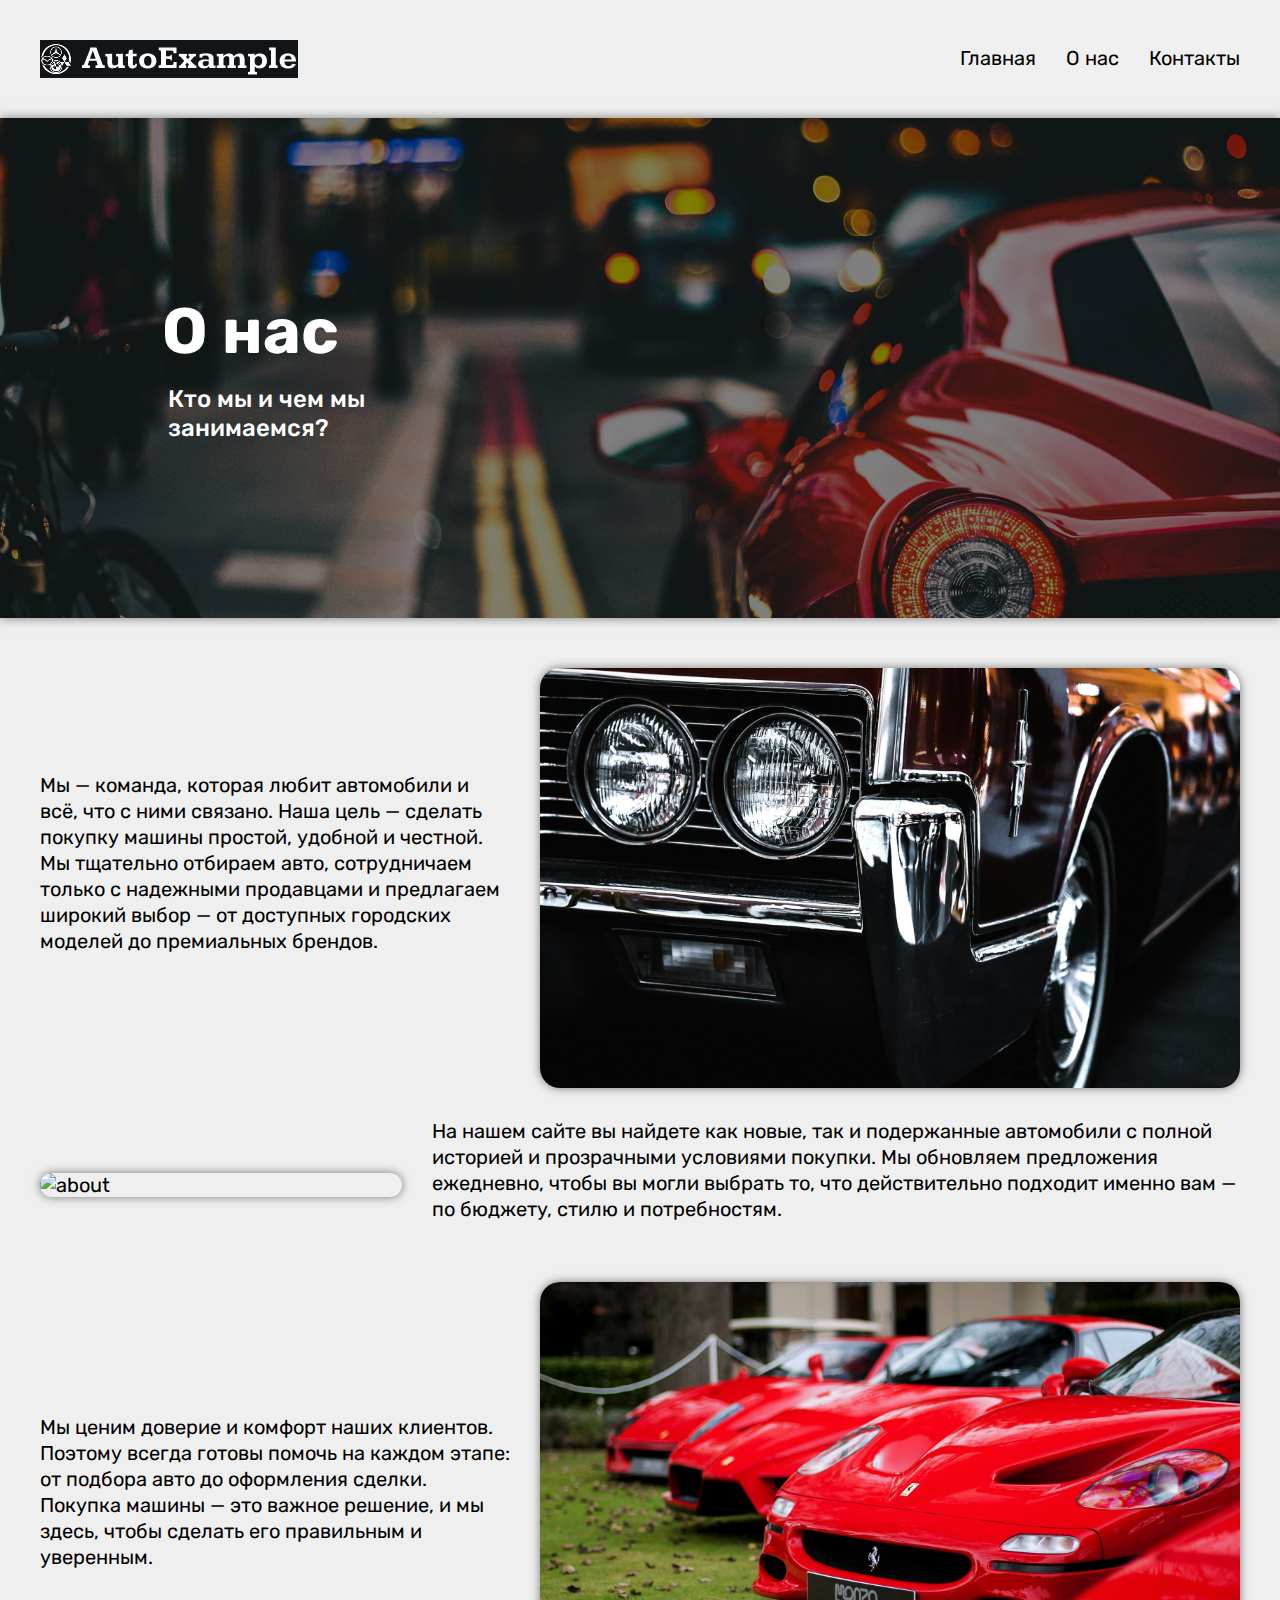
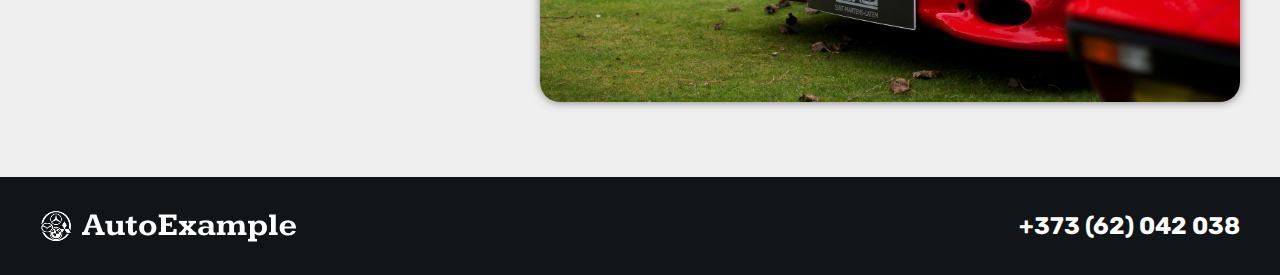
==== about.html @ 7bc927a0 "first commit" ====
<!DOCTYPE html>
<html lang="en">
  <head>
    <meta charset="UTF-8" />
    <meta name="viewport" content="width=device-width, initial-scale=1.0" />
    <title>Cars</title>
    <link rel="icon" type="image/png" href="favicon.png" />
    <link rel="preconnect" href="https://fonts.googleapis.com" />
    <link rel="preconnect" href="https://fonts.gstatic.com" crossorigin />
    <link
      href="https://fonts.googleapis.com/css2?family=Rubik:ital,wght@0,300..900;1,300..900&display=swap"
      rel="stylesheet"
    />
    <link
      rel="stylesheet"
      href="https://cdn.jsdelivr.net/npm/swiper@11/swiper-bundle.min.css"
    />
    <link rel="stylesheet" href="css/reset.css" />
    <link rel="stylesheet" href="css/style.css" />
  </head>
  <body>
    <header class="header header-default">
      <div class="container">
        <nav class="menu">
          <a class="logo" href="index.html">
            <img class="logo__img" src="images/logo.png" alt="logo" />
          </a>
          <ul class="menu__list">
            <li class="menu__item">
              <a class="menu__link" href="index.html">Главная</a>
            </li>
            <li class="menu__item">
              <a class="menu__link" href="about.html">О нас</a>
            </li>
            <li class="menu__item">
              <a class="menu__link" href="contacts.html">Контакты</a>
            </li>
          </ul>
          <a class="menu__btn" data="hamburger-menu">
            <b></b>
            <b></b>
            <b></b>
          </a>
        </nav>
      </div>
    </header>
    <main class="main">
      <section class="about">
        <div class="container-fluid">
          <div
            class="about__header"
            style="background-image: url('images/about-bg.png')"
          >
            <div class="about__header-inner">
              <h1 class="about__title">О нас</h1>
              <p class="about__subtitle">Кто мы и чем мы занимаемся?</p>
            </div>
          </div>
        </div>
        <div class="container">
          <ul class="about__list">
            <li class="about__item">
              <p class="about__text">
                Мы — команда, которая любит автомобили и всё, что с ними
                связано. Наша цель — сделать покупку машины простой, удобной и
                честной. Мы тщательно отбираем авто, сотрудничаем только с
                надежными продавцами и предлагаем широкий выбор — от доступных
                городских моделей до премиальных брендов.
              </p>
              <img class="about__img" src="images/about-1.png" alt="about" />
            </li>
            <li class="about__item">
              <img class="about__img" src="images/about-2.png" alt="about" />
              <p class="about__text">
                На нашем сайте вы найдете как новые, так и подержанные
                автомобили с полной историей и прозрачными условиями покупки. Мы
                обновляем предложения ежедневно, чтобы вы могли выбрать то, что
                действительно подходит именно вам — по бюджету, стилю и
                потребностям.
              </p>
            </li>
            <li class="about__item">
              <p class="about__text about__text--last">
                Мы ценим доверие и комфорт наших клиентов. Поэтому всегда готовы
                помочь на каждом этапе: от подбора авто до оформления сделки.
                Покупка машины — это важное решение, и мы здесь, чтобы сделать
                его правильным и уверенным.
              </p>
              <img class="about__img" src="images/about-3.png" alt="about" />
            </li>
          </ul>
        </div>
      </section>
    </main>
    <footer class="footer">
      <div class="container">
        <nav class="footer__nav">
          <a class="logo" href="index.html">
            <img class="logo__img" src="images/logo.png" alt="logo" />
          </a>
          <a class="footer__phone" href="tel:+37362042038">+373 (62) 042 038</a>
        </nav>
      </div>
    </footer>
    <script src="https://cdn.jsdelivr.net/npm/swiper@11/swiper-bundle.min.js"></script>
    <script src="js/main.js"></script>
  </body>
</html>
---- css/style.css ----
:root {
  --vh: 100vh;
}

html {
  scroll-behavior: smooth;
}

html,
body {
  height: 100%;
}

body {
  font-family: "Rubik", sans-serif;
  font-size: 20px;
  font-weight: 400;
  line-height: 1.2;
  background-color: #efefef;
  display: flex;
  flex-direction: column;
}

.main {
  flex-grow: 1;
}

.container {
  max-width: 1230px;
  padding: 0 15px;
  margin: 0 auto;
}

.container-fluid {
  max-width: 1430px;
  padding: 0 15px;
  margin: 0 auto;
}

.section {
  padding: 75px 0;
}

.header {
  padding: 40px 0;
  position: absolute;
  top: 0;
  left: 0;
  right: 0;
  color: #fff;
  z-index: 55;
}

.header.header-default {
  position: relative;
  color: #000;
}

.header.header-default .menu__btn b {
  background-color: #111518;
  transition: background-color 0.5s ease;
}

.header.header-default .logo {
  background-color: #111518;
}

.header.header-default .menu__btn.active b {
  background-color: #fff;
}

.logo {
  z-index: 55;
}

.menu {
  display: flex;
  justify-content: space-between;
  align-items: center;
  gap: 30px;
}

.menu__list {
  display: flex;
  gap: 30px;
}

.menu__link {
  padding-bottom: 2px;
  position: relative;
}

.menu__link::before {
  content: "";
  position: absolute;
  display: block;
  left: 50%;
  transform: translateX(-50%);
  bottom: 0;
  width: 0;
  height: 1px;
  background-color: #fff;
  transition: width 0.5s ease;
}

@media (hover: hover) {
  .menu__link:hover::before {
    width: 100%;
  }

  .header.header-default .menu__link:hover::before {
    background-color: #111518;
  }
}

.menu__btn {
  width: 44px;
  height: 33px;
  display: none;
  position: relative;
  z-index: 6;
}

.menu__btn b {
  position: absolute;
  left: 0;
  width: 44px;
  height: 3px;
  background-color: white;
}

.menu__btn b:nth-child(1) {
  top: 0;
}

.menu__btn b:nth-child(2) {
  top: 50%;
}

.menu__btn b:nth-child(3) {
  top: 100%;
}

.hero {
  background-repeat: no-repeat;
  background-size: cover;
  background-position: center;
}

.hero__inner {
  height: 100vh;
  padding-top: 118px;
  display: flex;
  flex-direction: column;
  justify-content: space-around;
}

.hero__title,
.hero__subtitle {
  font-weight: 700;
  font-size: 100px;
  line-height: 1;
  color: #fff;
  text-shadow: 2px 10px 5px rgba(0, 0, 0, 0.5);
}

.hero__subtitle {
  text-align: right;
  font-size: 50px;
}

.offers__title {
  font-size: 36px;
  text-align: center;
  margin-bottom: 25px;
}

.offers__text {
  text-align: center;
  max-width: 800px;
  margin: 0 auto 75px;
}

.offers__list {
  display: grid;
  grid-template-columns: repeat(3, 1fr);
  gap: 30px;
}

.car-card {
  border-radius: 20px;
  box-shadow: 0 0 5px rgba(0, 0, 0, 0.1);
}

.car-card__title {
  font-size: 24px;
  padding: 24px;
}

.car-card__box {
  padding: 15px 25px;
  display: flex;
  justify-content: space-between;
  align-items: center;
}

.car-card__price {
  font-weight: 700;
  font-size: 24px;
}

.car-card__more {
  background-color: #3563e9;
  padding: 10px 15px;
  color: #fff;
  border-radius: 10px;
  max-width: 100px;
  width: 100%;
  text-align: center;
}

.footer {
  background-color: #111518;
}

.footer__nav {
  display: flex;
  justify-content: space-between;
  gap: 15px 30px;
  align-items: center;
  color: #fff;
  padding: 30px 0;
  flex-wrap: wrap;
}

.footer__phone {
  font-size: 24px;
  font-weight: 700;
}

.about__top,
.contacts__top {
  height: 550px;
  background-color: #111518;
}

.about__header-inner {
  position: absolute;
  left: 0;
  top: 0;
  right: 0;
  height: 100%;
  max-width: 500px;
  display: flex;
  flex-direction: column;
  justify-content: center;
  gap: 15px;
  align-items: center;
  width: 100%;
  padding: 15px;
}

.about__subtitle,
.contacts__subtitle {
  font-size: 24px;
  max-width: 300px;
  padding-left: 68px;
  font-weight: 500;
}

.contacts__subtitle {
  padding: 0;
}

.contacts__title,
.about__title {
  font-size: 64px;
}

.product__preview {
  max-width: 1000px;
  width: 100%;
}

.product__title {
  text-align: left;
  font-size: 32px;
  color: #3563e9;
  margin-bottom: 25px;
}

.product__inner {
  display: flex;
  align-items: center;
  justify-content: space-between;
  gap: 30px;
  margin-bottom: 30px;
  box-shadow: 0 0 5px rgba(0, 0, 0, 0.1);
  border-radius: 20px;
  padding: 50px;
}

.product__swiper {
  height: 500px;
  border-radius: 20px;
  max-width: 1000px;
  width: 100%;
}

.swiper.product__swiper {
  margin: 0;
  box-shadow: 0 0 10px rgba(0, 0, 0, 0.5);
}

.swiper-pagination-vertical.swiper-pagination-bullets,
.swiper-vertical > .swiper-pagination-bullets {
  left: 10px;
  right: auto;
}

.product__img {
  object-fit: cover;
  width: 100%;
  height: 100%;
}

.product__box {
  max-width: 370px;
  width: 100%;
}

.product__text:not(:last-child) {
  margin-bottom: 15px;
}

.product__list {
  margin-bottom: 15px;
  font-size: 14px;
}

.product__item {
  display: flex;
  justify-content: space-between;
  position: relative;
}

.product__item:not(:last-child) {
  margin-bottom: 15px;
}

.product__item::after,
.product__price::after {
  content: "";
  position: absolute;
  display: block;
  width: 100%;
  height: 1px;
  left: 0;
  right: 0;
  bottom: 5px;
  z-index: 1;
  border-bottom: 1px dashed rgb(51 51 51 / 16%);
}

.product__item dd {
  text-align: right;
  color: #a3a2a2;
  padding-left: 5px;
  background-color: #efefef;
  position: relative;
  z-index: 2;
}

.product__item dt {
  background-color: #efefef;
  position: relative;
  z-index: 2;
  padding-right: 5px;
}

.product__price {
  display: flex;
  justify-content: space-between;
  gap: 15px;
  font-size: 20px;
  position: relative;
}

.product__price span {
  padding-left: 5px;
  background-color: #efefef;
  position: relative;
  z-index: 2;
}

.product__price span:first-child {
  padding-left: 0;
  padding-right: 5px;
}

.product__descr {
  margin-bottom: 15px;
  font-weight: 700;
  font-size: 28px;
}

.product__next {
  font-size: 28px;
  font-weight: 500;
}

.product__next a {
  color: #3563e9;
}

.about,
.contacts,
.product {
  padding: 0 0 75px;
}

.contacts__slider {
  max-width: 1000px;
}

.about__box,
.contacts__box {
  max-width: 1000px;
  margin: 0 auto;
}

.about__img,
.contacts__img {
  margin: 0 auto 30px;
  border-radius: 20px;
  width: 100%;
  object-fit: cover;
}

.about__list {
  display: grid;
  grid-template-columns: repeat(1, 1fr);
  gap: 30px;
}

.about__item {
  display: flex;
  gap: 30px;
  align-items: center;
}

.about__img {
  max-width: 700px;
  margin-bottom: 0;
  box-shadow: 0 0 10px rgba(0, 0, 0, 0.5);
}

.about__text {
  margin-bottom: 0;
  line-height: 1.8;
}

.about__image {
  box-shadow: 0 0 10px rgba(0, 0, 0, 0.5);
  border-radius: 20px;
}

.about__text.about__text--last {
  margin-bottom: 0;
}

.about__text {
  margin-bottom: 30px;
  line-height: 1.3;
}

.contacts__header,
.about__header {
  height: 500px;
  border-radius: 20px;
  background-repeat: no-repeat;
  background-size: cover;
  background-position: center;
  margin-bottom: 75px;
  display: flex;
  align-items: center;
  color: #fff;
  position: relative;
  overflow: hidden;
  box-shadow: 0 0 10px rgba(0, 0, 0, 0.5);
}

.contacts__header::before,
.about__header::before {
  content: "";
  position: absolute;
  inset: 0;
  background-color: rgba(0, 0, 0, 0.5);
}

.contacts__content {
  display: flex;
  gap: 30px;
  justify-content: space-between;
}

.contacts__info {
  padding-top: 45px;
  order: 1;
  max-width: 500px;
}

.contacts__text {
  margin-bottom: 30px;
}

.contacts__item:not(:last-child) {
  margin-bottom: 15px;
}

.contacts__link {
  padding-left: 50px;
  font-weight: 700;
  color: #3563e9;
  text-decoration: underline;
  font-size: 24px;
  position: relative;
}

.contacts__link.contacts__link--phone::before {
  background-image: url("../images/phone-icon.png");
}

.contacts__link.contacts__link--email::before {
  background-image: url("../images/email.png");
}

.contacts__link::before {
  content: "";
  position: absolute;
  display: block;
  left: 0;
  top: 0;
  width: 30px;
  height: 30px;
  background-repeat: no-repeat;
  background-size: cover;
  background-position: center;
}

.contacts__form {
  max-width: 600px;
  width: 100%;
}

.contacts__form-title {
  font-size: 28px;
  font-weight: 700;
  display: block;
  margin-bottom: 15px;
}

.contacts__input,
.contacts__textarea {
  padding: 20px;
  border-radius: 20px;
  width: 100%;
  display: block;
  border: 2px solid #111518;
  margin-bottom: 15px;
}

.contacts__textarea {
  height: 136px;
}

.contacts__btn {
  background-color: #3563e9;
  padding: 20px;
  font-weight: 500;
  border-radius: 20px;
  width: 100%;
  text-align: center;
  color: #fff;
}

@media (max-width: 1430px) {
  .contacts__header,
  .about__header {
    margin: 0 -15px 50px;
    border-radius: 0;
  }
}

@media (max-width: 1200px) {
  .car-card__bottom-item:nth-child(3),
  .car-card__bottom-item:last-child {
    display: none;
  }

  .hero__title {
    max-width: 900px;
  }

  .about__img {
    max-width: 600px;
  }

  .product__inner {
    flex-wrap: wrap;
  }

  .product__box,
  .product__swiper {
    max-width: 100%;
  }
}

@media (max-width: 992px) {
  .offers__list {
    grid-template-columns: repeat(2, 1fr);
    gap: 15px;
  }

  .offers {
    padding: 50px 0;
  }

  .offers__text {
    margin-bottom: 50px;
  }

  .offers__title {
    font-size: 32px;
    margin-bottom: 15px;
  }

  .hero__title {
    font-size: 48px;
    margin-bottom: 25px;
  }

  .hero__text {
    font-size: 24px;
  }

  .about__list {
    grid-template-columns: repeat(1, 1fr);
    gap: 25px;
  }

  .about__item {
    flex-wrap: wrap;
  }

  .about__item:nth-child(odd) p {
    margin-bottom: 0;
  }

  .about__item:nth-child(even) img {
    order: 1;
  }

  .about__item:nth-child(even) p {
    margin-bottom: 0;
  }

  .about__img {
    max-width: 100%;
  }

  .contacts__info {
    max-width: 400px;
  }

  .contacts__header,
  .about__header {
    margin-bottom: 50px;
  }

  .about,
  .contacts,
  .product {
    padding-bottom: 50px;
  }

  .product__inner {
    flex-wrap: wrap;
    gap: 15px;
    margin-bottom: 15px;
  }

  .product__title {
    font-size: 32px;
  }

  .product__box {
    max-width: 100%;
  }

  .swiper.product__swiper {
    width: calc(100% + 30px);
    max-width: calc(100% + 30px);
    margin: 0 -15px;
    border-radius: 0;
  }

  .hero__subtitle {
    order: -1;
    text-align: left;
    word-wrap: break-word;
  }

  .hero__title {
    text-align: right;
    word-wrap: break-word;
  }

  .about__header-inner {
    max-width: 100%;
  }

  .about__subtitle,
  .contacts__subtitle {
    padding-left: 0;
    text-align: center;
  }

  .product__inner {
    box-shadow: none;
    padding: 0;
    margin-bottom: 25px;
  }

  .product__descr,
  .product__next {
    font-size: 24px;
  }
}

@media (max-width: 860px) {
  .contacts__content {
    flex-wrap: wrap;
  }

  .contacts__form,
  .contacts__info {
    max-width: 100%;
  }

  .contacts__info {
    padding-top: 0;
    order: -1;
  }

  .contacts__header,
  .about__header,
  .product__swiper {
    height: 400px;
    margin-bottom: 25px;
  }
}

@media (max-width: 768px) {
  .offers__title {
    font-size: 28px;
  }

  .hero__title {
    font-size: 36px;
    margin-bottom: 25px;
  }

  .hero__text {
    font-size: 20px;
  }

  .about__title,
  .contacts__title {
    font-size: 56px;
  }

  .about__list {
    grid-template-columns: repeat(1, 1fr);
  }
}

@media (max-width: 680px) {
  .header {
    padding: 30px 0;
  }

  .menu__list {
    position: fixed;
    width: 0;
    height: 0;
    transform: translate(0, -50%);
    top: 50%;
    right: 0;
    transition: paddint-top 0.5s ease, opacity 1s ease, font-size 0.5s ease,
      width 0.5s ease, height 0.5s ease;
    flex-direction: column;
    background-color: rgba(0, 0, 0, 0.9);
    align-items: center;
    justify-content: center;
    font-size: 0;
    width: 100%;
    opacity: 0;
    color: #fff;
    z-index: 5;
    padding-top: 0;
  }

  .menu__list--active {
    width: 100%;
    opacity: 1;
    height: 100%;
    font-size: 28px;
    padding-top: 78px;
  }

  .menu__btn {
    display: block;
  }

  .offers__list {
    grid-template-columns: repeat(1, 1fr);
  }

  .footer__nav {
    justify-content: center;
  }

  .footer__phone {
    font-size: 20px;
  }

  .contacts__link {
    font-size: 22px;
  }

  .contacts__form-title {
    font-size: 24px;
  }

  .contacts__header,
  .about__header,
  .product__swiper {
    height: 350px;
  }

  .about__title,
  .contacts__title {
    font-size: 48px;
  }
}

@media (max-width: 560px) {
  .hero {
    background-position: 55% center;
  }
  .hero__title {
    font-size: 32px;
  }

  .hero__subtitle {
    font-size: 42px;
  }

  .hero__link {
    font-size: 20px;
  }

  .contacts__header,
  .about__header,
  .product__swiper {
    height: 300px;
  }

  .about__title,
  .contacts__title {
    font-size: 36px;
  }
}

@media (max-width: 480px) {
  .contacts__header,
  .about__header,
  .product__swiper {
    height: 250px;
  }
}

@media (max-width: 430px) {
  .contacts__header,
  .about__header,
  .product__swiper {
    height: 200px;
  }

  .about__title,
  .contacts__title,
  .product__title {
    font-size: 32px;
  }
}

@media (max-width: 370px) {
  .contacts__header,
  .about__header,
  .product__swiper {
    height: 150px;
  }
}
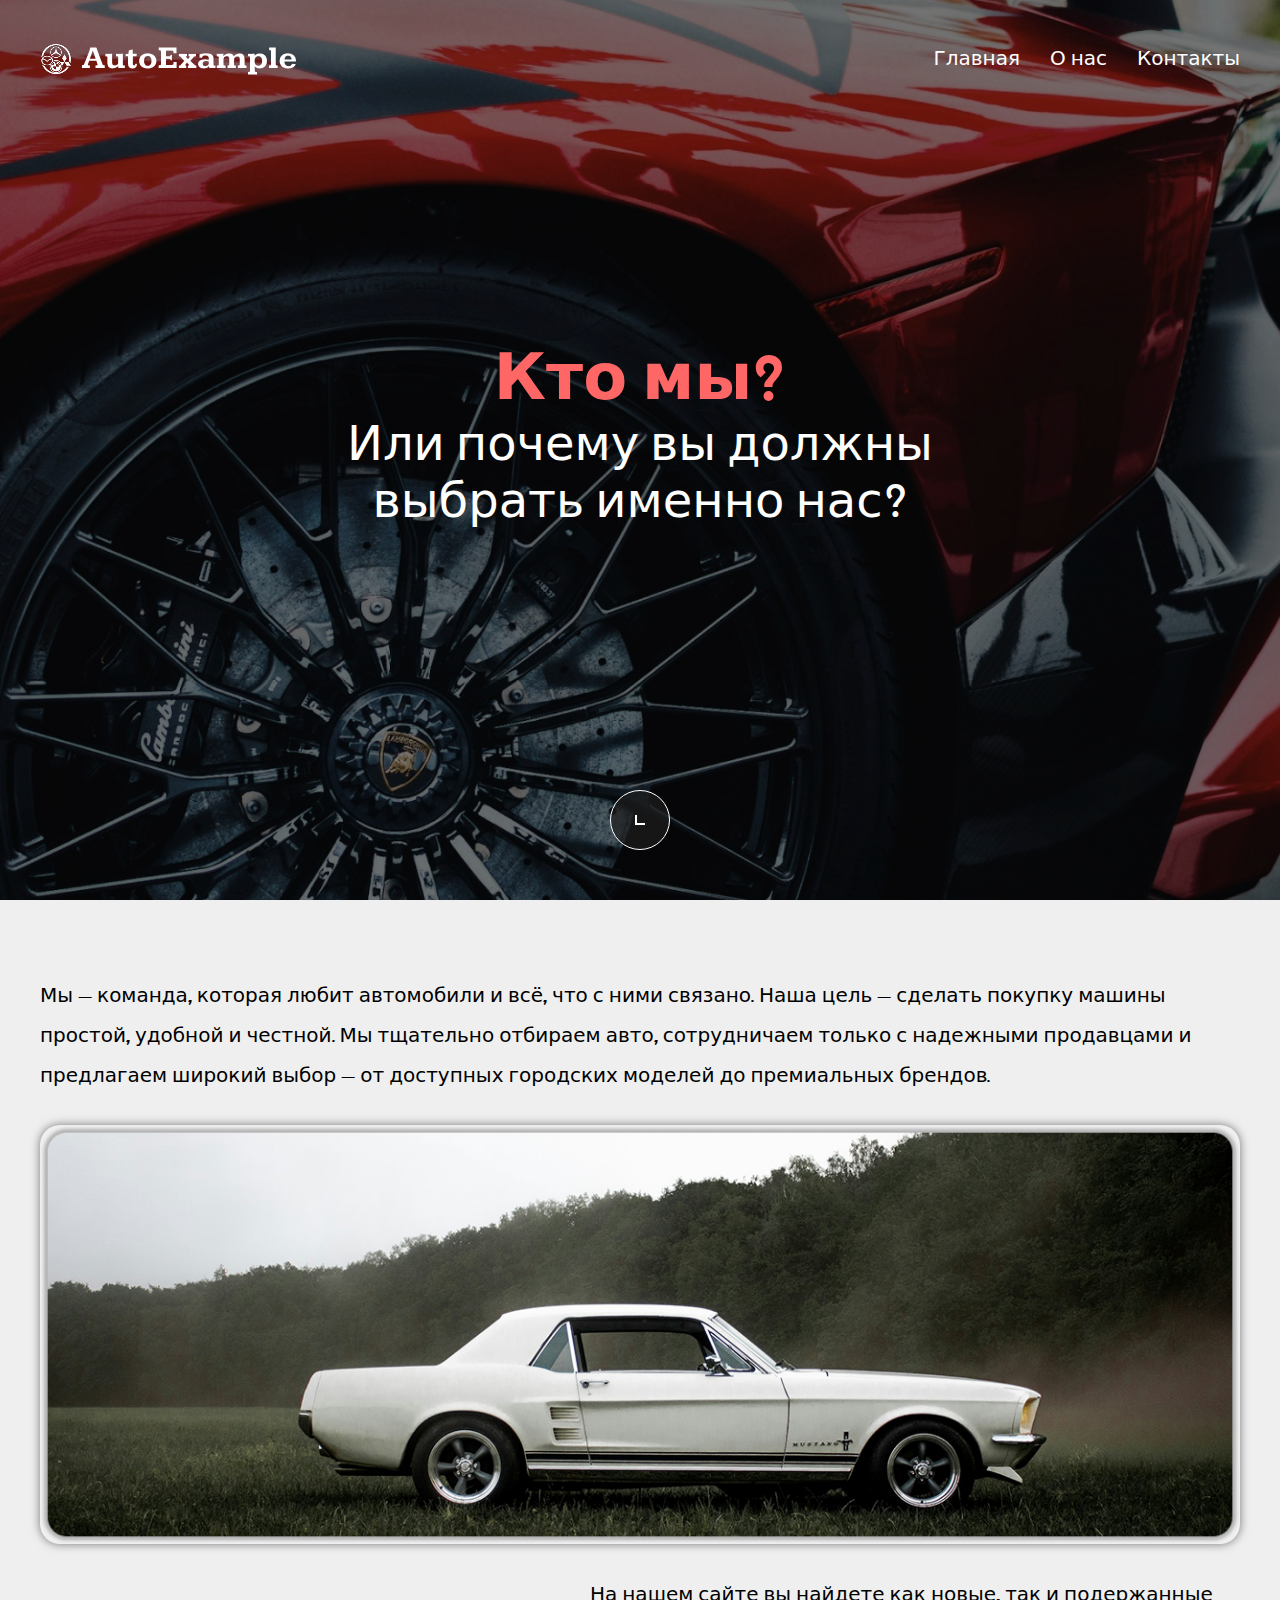
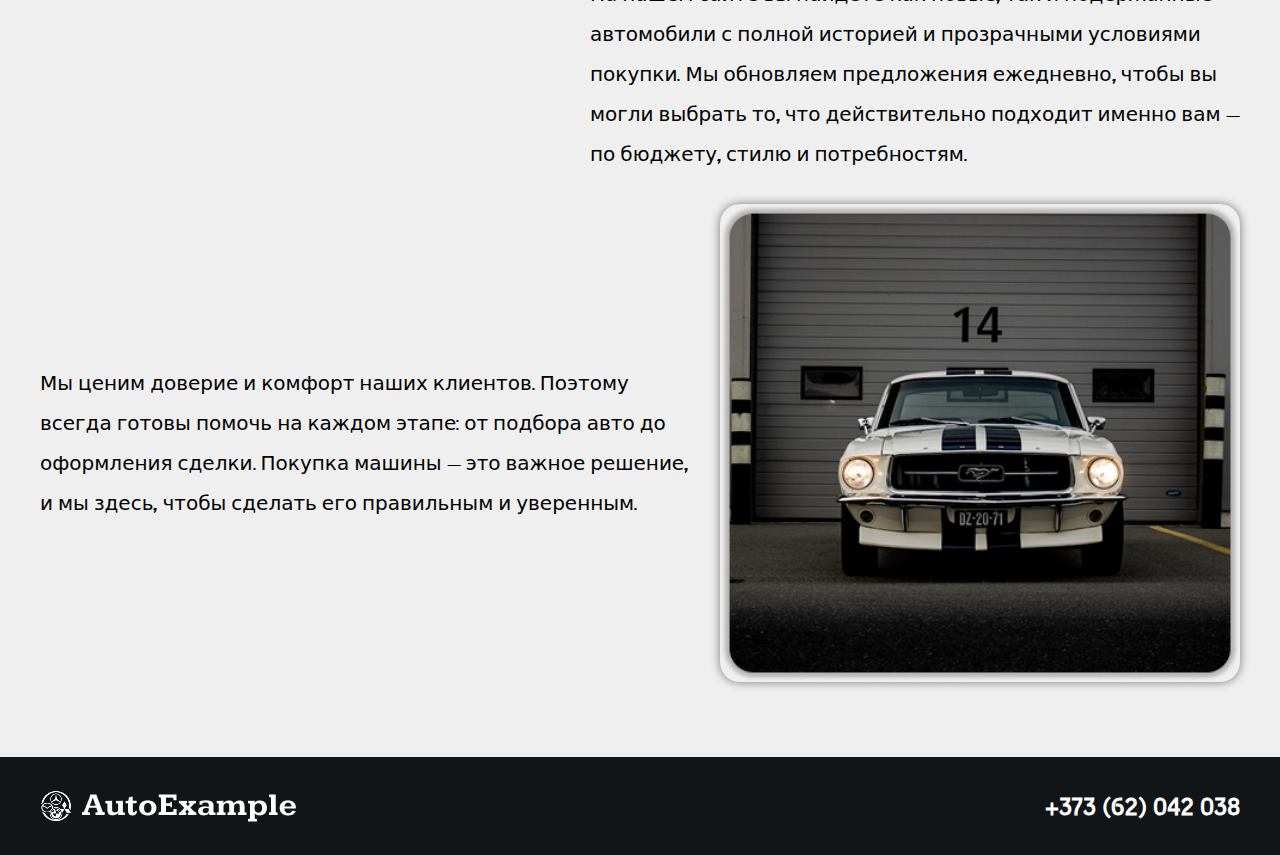
==== commit a052d08e: "added pages" ====
--- a/about.html
+++ b/about.html
@@ -8,7 +8,7 @@
     <link rel="preconnect" href="https://fonts.googleapis.com" />
     <link rel="preconnect" href="https://fonts.gstatic.com" crossorigin />
     <link
-      href="https://fonts.googleapis.com/css2?family=Rubik:ital,wght@0,300..900;1,300..900&display=swap"
+      href="https://fonts.googleapis.com/css2?family=Baumans&display=swap"
       rel="stylesheet"
     />
     <link
@@ -19,7 +19,7 @@
     <link rel="stylesheet" href="css/style.css" />
   </head>
   <body>
-    <header class="header header-default">
+    <header class="header">
       <div class="container">
         <nav class="menu">
           <a class="logo" href="index.html">
@@ -45,32 +45,37 @@
       </div>
     </header>
     <main class="main">
-      <section class="about">
-        <div class="container-fluid">
-          <div
-            class="about__header"
-            style="background-image: url('images/about-bg.png')"
-          >
-            <div class="about__header-inner">
-              <h1 class="about__title">О нас</h1>
-              <p class="about__subtitle">Кто мы и чем мы занимаемся?</p>
-            </div>
+      <section
+        class="hero"
+        style="background-image: url('images/about-bg.png')"
+      >
+        <div class="container">
+          <div class="hero__inner">
+            <h1 class="hero__title">
+              <span>Кто мы?</span>
+              <span class="hero__title-text"
+                >Или почему вы должны выбрать именно нас?</span
+              >
+            </h1>
+            <a class="arrows__link" href="#about">
+              <div class="arrows__item"></div>
+            </a>
           </div>
         </div>
+      </section>
+      <section class="about" id="about">
         <div class="container">
+          <p class="about__descr">
+            Мы — команда, которая любит автомобили и всё, что с ними связано.
+            Наша цель — сделать покупку машины простой, удобной и честной. Мы
+            тщательно отбираем авто, сотрудничаем только с надежными продавцами
+            и предлагаем широкий выбор — от доступных городских моделей до
+            премиальных брендов.
+          </p>
+          <img class="about__image" src="images/about-1.png" alt="" />
           <ul class="about__list">
             <li class="about__item">
-              <p class="about__text">
-                Мы — команда, которая любит автомобили и всё, что с ними
-                связано. Наша цель — сделать покупку машины простой, удобной и
-                честной. Мы тщательно отбираем авто, сотрудничаем только с
-                надежными продавцами и предлагаем широкий выбор — от доступных
-                городских моделей до премиальных брендов.
-              </p>
-              <img class="about__img" src="images/about-1.png" alt="about" />
-            </li>
-            <li class="about__item">
-              <img class="about__img" src="images/about-2.png" alt="about" />
+              <img class="about__img" src="images/about-2.png" alt="" />
               <p class="about__text">
                 На нашем сайте вы найдете как новые, так и подержанные
                 автомобили с полной историей и прозрачными условиями покупки. Мы
@@ -80,13 +85,13 @@
               </p>
             </li>
             <li class="about__item">
-              <p class="about__text about__text--last">
+              <p class="about__text">
                 Мы ценим доверие и комфорт наших клиентов. Поэтому всегда готовы
                 помочь на каждом этапе: от подбора авто до оформления сделки.
                 Покупка машины — это важное решение, и мы здесь, чтобы сделать
                 его правильным и уверенным.
               </p>
-              <img class="about__img" src="images/about-3.png" alt="about" />
+              <img class="about__img" src="images/about-3.png" alt="" />
             </li>
           </ul>
         </div>
--- a/css/style.css
+++ b/css/style.css
@@ -12,7 +12,7 @@
 }
 
 body {
-  font-family: "Rubik", sans-serif;
+  font-family: "Baumans", system-ui;
   font-size: 20px;
   font-weight: 400;
   line-height: 1.2;
@@ -49,6 +49,10 @@
   right: 0;
   color: #fff;
   z-index: 55;
+}
+
+.header-base.header {
+  border-bottom: 2px solid rgb(233, 233, 233);
 }
 
 .header.header-default {
@@ -145,28 +149,108 @@
   background-repeat: no-repeat;
   background-size: cover;
   background-position: center;
+  position: relative;
+}
+
+.hero::before {
+  content: "";
+  position: absolute;
+  display: block;
+  inset: 0;
+  background-color: rgba(0, 0, 0, 0.5);
 }
 
 .hero__inner {
   height: 100vh;
   padding-top: 118px;
-  display: flex;
+  padding-bottom: 150px;
+  display: flex;
+  justify-content: center;
+  align-items: center;
+  position: relative;
+}
+
+.hero__title {
+  font-size: 64px;
+  color: #fff;
+  display: flex;
+  align-items: center;
   flex-direction: column;
-  justify-content: space-around;
-}
-
-.hero__title,
-.hero__subtitle {
-  font-weight: 700;
-  font-size: 100px;
-  line-height: 1;
-  color: #fff;
-  text-shadow: 2px 10px 5px rgba(0, 0, 0, 0.5);
-}
-
-.hero__subtitle {
-  text-align: right;
-  font-size: 50px;
+  justify-content: center;
+  text-align: center;
+}
+
+.hero__title span:first-child {
+  color: #ff6666;
+}
+
+.hero__title span:not(:first-child) {
+  font-size: 48px;
+  font-weight: 500;
+}
+
+.hero__title-text {
+  font-size: 48px;
+  max-width: 800px;
+  display: block;
+}
+
+.arrows__link {
+  border: 1px solid #fff;
+  border-radius: 50%;
+  background-color: rgba(30, 30, 30, 0.7);
+  width: 60px;
+  height: 60px;
+  margin: 0 auto;
+  position: absolute;
+  left: 0;
+  right: 0;
+  bottom: 50px;
+  display: flex;
+  justify-content: center;
+  align-items: center;
+  flex-direction: column;
+}
+
+.arrows__item {
+  width: 10px;
+  height: 10px;
+  position: relative;
+  margin: 0 auto;
+}
+
+.arrows__item::after,
+.arrows__item::before {
+  content: "";
+  position: absolute;
+  border-bottom: 2px solid #fff;
+  border-left: 2px solid #fff;
+  width: 100%;
+  height: 100%;
+  animation: arrow 3s linear infinite;
+}
+
+.arrows__item::after {
+  animation: arrow 3s linear infinite -1.5s;
+}
+
+@keyframes arrow {
+  0% {
+    opacity: 0;
+    transform: translate(0, -10px) rotate(-45deg);
+  }
+  10%,
+  90% {
+    opacity: 0;
+  }
+  50% {
+    opacity: 1;
+    transform: translate(0, 0) rotate(-45deg);
+  }
+  100% {
+    opacity: 0;
+    transform: translate(0, 10px) rotate(-45deg);
+  }
 }
 
 .offers__title {
@@ -188,17 +272,30 @@
 }
 
 .car-card {
+  padding: 24px;
   border-radius: 20px;
   box-shadow: 0 0 5px rgba(0, 0, 0, 0.1);
 }
 
 .car-card__title {
   font-size: 24px;
-  padding: 24px;
+  padding-bottom: 24px;
+  text-align: center;
+}
+
+.car-card__link {
+  border: 2px solid #111518;
+  width: 100%;
+  overflow: hidden;
+  border-radius: 20px;
+}
+
+.car-card__img {
+  width: 100%;
 }
 
 .car-card__box {
-  padding: 15px 25px;
+  padding-top: 24px;
   display: flex;
   justify-content: space-between;
   align-items: center;
@@ -210,11 +307,11 @@
 }
 
 .car-card__more {
-  background-color: #3563e9;
+  background-color: #ff6666;
   padding: 10px 15px;
   color: #fff;
   border-radius: 10px;
-  max-width: 100px;
+  max-width: 150px;
   width: 100%;
   text-align: center;
 }
@@ -282,6 +379,78 @@
   width: 100%;
 }
 
+.product__container {
+  max-width: 1000px;
+  margin: 0 auto 15px;
+  border-radius: 10px;
+  overflow: hidden;
+  box-shadow: 0 0 10px rgba(0, 0, 0, 0.9);
+}
+
+.product__container img {
+  height: 500px;
+  width: 100%;
+  object-fit: cover;
+}
+
+.tabs-content {
+  display: none;
+}
+
+.tabs-content.tabs-content--active {
+  display: block;
+  animation: opacity 0.5s linear;
+}
+
+@keyframes opacity {
+  from {
+    opacity: 0;
+  }
+  to {
+    opacity: 1;
+  }
+}
+
+.product__tabs {
+  display: flex;
+  gap: 10px;
+  overflow-x: auto;
+}
+
+.product__tab {
+  width: 120px;
+  height: 80px;
+  border-radius: 10px;
+  overflow: hidden;
+  box-shadow: 0 0 10px rgba(0, 0, 0, 0.5);
+  position: relative;
+}
+
+.product__tab::before {
+  content: "";
+  position: absolute;
+  display: block;
+  inset: 0;
+  background: rgba(0, 0, 0, 0.8);
+  transition: background 0.5s ease;
+}
+
+@media (hover: hover) {
+  .product__tab:hover::before {
+    background: linear-gradient(180deg, #c8a06c00, #fc7926);
+  }
+}
+
+.product__tab.tab--active::before {
+  background: linear-gradient(180deg, #c8a06c00, #fc7926);
+}
+
+.product__tab img {
+  width: 100%;
+  height: 100%;
+  object-fit: cover;
+}
+
 .product__title {
   text-align: left;
   font-size: 32px;
@@ -291,13 +460,9 @@
 
 .product__inner {
   display: flex;
-  align-items: center;
+  align-items: start;
   justify-content: space-between;
   gap: 30px;
-  margin-bottom: 30px;
-  box-shadow: 0 0 5px rgba(0, 0, 0, 0.1);
-  border-radius: 20px;
-  padding: 50px;
 }
 
 .product__swiper {
@@ -416,7 +581,26 @@
 .about,
 .contacts,
 .product {
-  padding: 0 0 75px;
+  padding: 75px 0;
+}
+
+.product {
+  padding-top: 50px;
+}
+
+.about__descr {
+  line-height: 2;
+  margin-bottom: 30px;
+}
+
+.about__image {
+  margin-bottom: 30px;
+}
+
+.about__text {
+  max-width: 650px;
+  line-height: 2;
+  margin-bottom: 0;
 }
 
 .contacts__slider {
@@ -455,23 +639,9 @@
   box-shadow: 0 0 10px rgba(0, 0, 0, 0.5);
 }
 
-.about__text {
-  margin-bottom: 0;
-  line-height: 1.8;
-}
-
 .about__image {
   box-shadow: 0 0 10px rgba(0, 0, 0, 0.5);
   border-radius: 20px;
-}
-
-.about__text.about__text--last {
-  margin-bottom: 0;
-}
-
-.about__text {
-  margin-bottom: 30px;
-  line-height: 1.3;
 }
 
 .contacts__header,
@@ -548,6 +718,13 @@
   background-position: center;
 }
 
+.contacts__inner {
+  display: flex;
+  align-items: center;
+  justify-content: space-between;
+  gap: 30px;
+}
+
 .contacts__form {
   max-width: 600px;
   width: 100%;
@@ -640,6 +817,15 @@
     margin-bottom: 25px;
   }
 
+  .hero__title span:not(:first-child) {
+    font-size: 42px;
+  }
+
+  .hero__title span.hero__title-text {
+    text-align: center;
+    font-size: 36px;
+  }
+
   .hero__text {
     font-size: 24px;
   }
@@ -736,6 +922,33 @@
   .product__next {
     font-size: 24px;
   }
+
+  .about__item:first-child p {
+    order: -1;
+  }
+
+  .about__descr,
+  .about__text {
+    line-height: 1.3;
+    max-width: 100%;
+  }
+
+  .about,
+  .contacts {
+    padding: 50px 0;
+  }
+
+  .contacts__inner {
+    flex-wrap: wrap;
+  }
+
+  .contacts__form {
+    max-width: 100%;
+  }
+
+  .contacts__img {
+    order: 1;
+  }
 }
 
 @media (max-width: 860px) {
@@ -767,8 +980,15 @@
   }
 
   .hero__title {
-    font-size: 36px;
+    font-size: 42px;
     margin-bottom: 25px;
+  }
+
+  .hero__title span:not(:first-child) {
+    font-size: 32px;
+  }
+  .hero__title span:first-child {
+    font-size: 42px;
   }
 
   .hero__text {
@@ -883,6 +1103,13 @@
   }
 }
 
+@media (max-height: 480px) {
+  .hero__title {
+    text-align: center;
+    display: block;
+  }
+}
+
 @media (max-width: 480px) {
   .contacts__header,
   .about__header,
